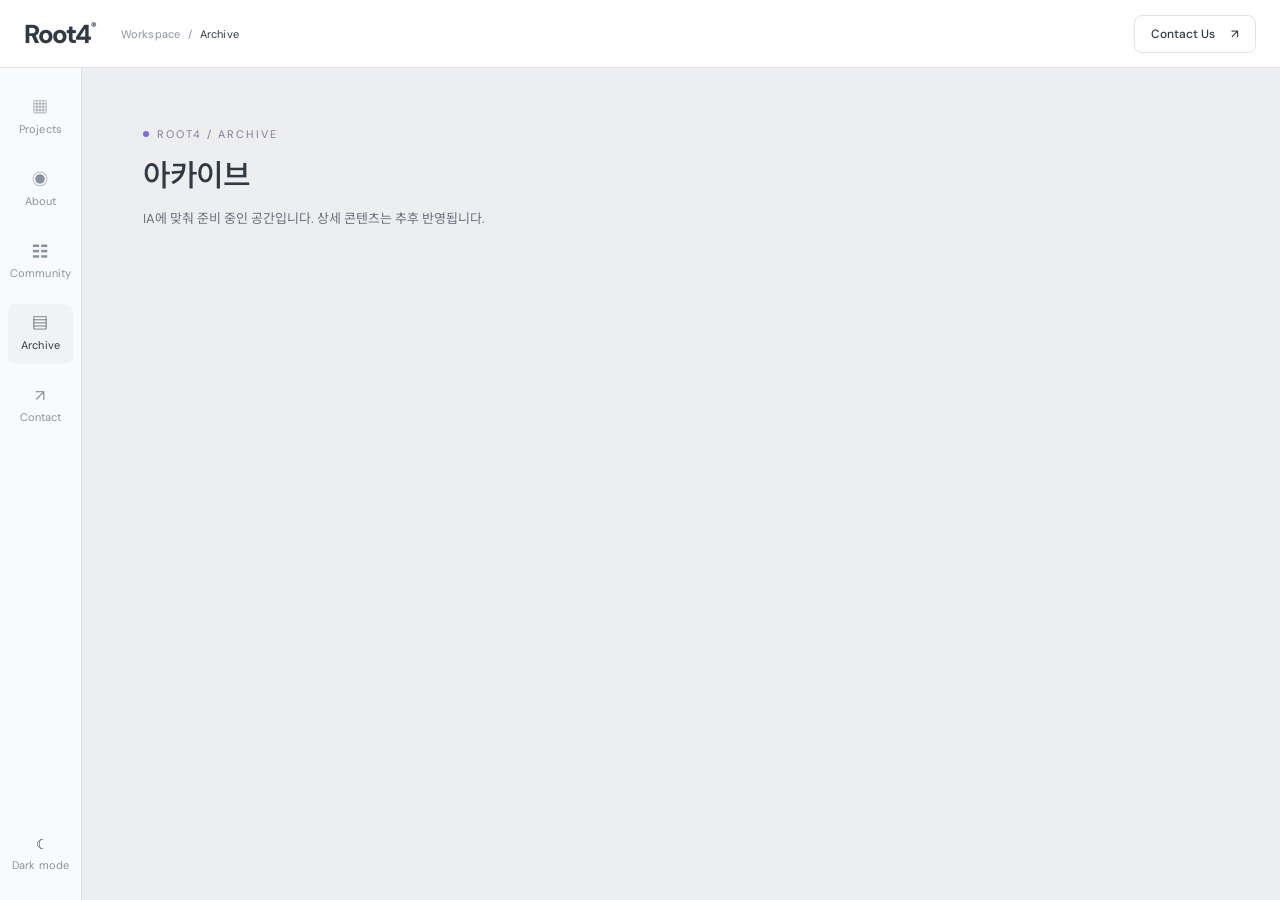
==== archive/index.html @ f878abad "chore: 디자인 하네스와 공통 AppShell, 메뉴 주소표 - DESIGN.md, tokens.css, 컴포넌트 계약 10개, 화면 브리프 5개 - shared/appshel" ====
<!doctype html>
<html lang="ko">
<head>
  <meta charset="utf-8">
  <meta name="viewport" content="width=device-width, initial-scale=1">
  <title>ARCHIVE — ROOT4</title>

  <!-- 공통: 순서와 경로를 바꾸지 않습니다 -->
  <link rel="preconnect" href="https://fonts.googleapis.com">
  <link rel="preconnect" href="https://fonts.gstatic.com" crossorigin>
  <link rel="stylesheet" href="https://fonts.googleapis.com/css2?family=DM+Sans:wght@400;500;600;700&family=Noto+Sans+KR:wght@400;500;600;700;800&display=swap">
  <link rel="stylesheet" href="../tokens.css">
  <link rel="stylesheet" href="../shared/appshell.css">
  <script src="../shared/routes.js"></script>
  <script src="../shared/appshell.js"></script>

  <!-- 이 메뉴 전용: 담당 혜린 -->
  <link rel="stylesheet" href="archive.css">
</head>
<!-- data-menu 값은 shared/routes.js의 id와 같아야 합니다 -->
<body data-menu="archive">
  <!-- 헤더·레일·탭바는 AppShell이 그립니다. 이 <main> 안만 만듭니다. -->
  <main>
    <!-- 화면을 만들기 시작하면 아래 '준비 중' 블록을 지웁니다 (브리프: screens/archive.md) -->
    <section class="r4-coming-soon">
      <p class="r4-eyebrow">ROOT4 / ARCHIVE</p>
      <h1>아카이브</h1>
      <p>IA에 맞춰 준비 중인 공간입니다. 상세 콘텐츠는 추후 반영됩니다.</p>
    </section>
  </main>

  <!-- 이 메뉴 전용 스크립트가 필요하면: <script src="archive.js"></script> -->
</body>
</html>
---- tokens.css ----
/*
 * ROOT4 디자인시스템 토큰
 * 값과 이름의 설명은 DESIGN.md에 있습니다. 이 파일과 DESIGN.md는 항상 같이 고칩니다.
 *
 * 쓰는 법
 *   1. 앱 진입점에서 이 파일을 한 번 가져옵니다.
 *   2. 화면과 컴포넌트에서는 Semantic 토큰(--surface-*, --text-*, --border-* ...)만 씁니다.
 *      --palette-* 는 이 파일 안에서만 참조합니다.
 *   3. 다크 테마는 <html data-theme="dark"> 로 켭니다.
 */

:root {
  /* ───────────── Atomic: palette (화면에서 직접 쓰지 않음) ───────────── */
  --palette-white: #ffffff;
  --palette-gray-25: #f9fafb;
  --palette-gray-50: #f0f2f4;
  --palette-gray-75: #eceeef;
  --palette-gray-150: #dfe3e7;
  --palette-gray-500: #89929c;
  --palette-gray-600: #6b7280; /* 결정: 측정값 #777c87은 대비 4.5:1 미달이라 한 단계 진하게 */
  --palette-gray-900: #303944;

  --palette-slate-950: #272b31;
  --palette-slate-925: #2c3138;
  --palette-slate-900: #343941;
  --palette-slate-850: #373e47;
  --palette-slate-700: #454d58;
  --palette-slate-400: #9ba7b5;
  --palette-slate-200: #c3ccd6; /* 결정: 다크 보조 글자, 측정값 없음 */
  --palette-slate-100: #e1e6ec;

  --palette-purple-50: #f0eaf7;
  --palette-purple-300: #bfadd2;
  --palette-purple-400: #a48ef0; /* 결정: 다크 위 강조 글자, 측정값 없음 */
  --palette-purple-500: #7f65e9;
  --palette-purple-600: #7c64cb;
  --palette-purple-800: #695181;
  --palette-purple-eyebrow: #8b779f;

  --palette-scrim: rgb(19 16 25 / 0.66);

  /* ───────────── Semantic: surface ───────────── */
  --surface-page: var(--palette-gray-75);          /* 캔버스·본문 바탕 */
  --surface-panel: var(--palette-white);           /* 헤더, 패널, 카드, 다이얼로그 */
  --surface-rail: var(--palette-gray-25);          /* 왼쪽 레일 */
  --surface-control: var(--palette-gray-50);       /* 칩, 선택된 레일, 입력칸 바탕 */
  --surface-accent: var(--palette-purple-500);     /* 점, 표시 마크 (글자 올리지 않음) */
  --surface-action-primary: var(--palette-purple-600); /* 주 버튼 (흰 글자) */
  --surface-accent-subtle: var(--palette-purple-50);   /* 선택된 칩, 강조 배경 */
  --surface-scrim: var(--palette-scrim);           /* 다이얼로그 뒤 */

  /* ───────────── Semantic: border ───────────── */
  --border-default: var(--palette-gray-150);
  --border-accent: var(--palette-purple-300);      /* 선택된 칩 테두리 */
  --border-focus: var(--palette-purple-500);

  /* ───────────── Semantic: text ───────────── */
  --text-primary: var(--palette-gray-900);         /* 제목, 본문 */
  --text-secondary: var(--palette-gray-600);       /* 설명 문단 */
  --text-tertiary: var(--palette-gray-500);        /* 시간, 개수, 보조 라벨 (14px 이상이거나 읽지 않아도 되는 정보만) */
  --text-accent: var(--palette-purple-800);        /* 선택 상태 글자 */
  --text-eyebrow: var(--palette-purple-eyebrow);   /* 아이브로우 */
  --text-inverse: var(--palette-white);            /* 주 버튼 위 글자 */

  /* ───────────── Typography ───────────── */
  --font-sans: "DM Sans", "Noto Sans KR", sans-serif;
  --font-logo-weight: 800;

  --type-display-lg-size: 50px;  --type-display-lg-weight: 500; --type-display-lg-line: 1.35; --type-display-lg-tracking: -2.5px;
  --type-display-md-size: 40px;  --type-display-md-weight: 500; --type-display-md-line: 1.25; --type-display-md-tracking: -2px;
  --type-heading-lg-size: 30px;  --type-heading-lg-weight: 500; --type-heading-lg-line: 1.3;  --type-heading-lg-tracking: -1.5px;
  --type-heading-md-size: 16px;  --type-heading-md-weight: 500; --type-heading-md-line: 1.4;  --type-heading-md-tracking: 0;
  --type-heading-sm-size: 14px;  --type-heading-sm-weight: 500; --type-heading-sm-line: 1.4;  --type-heading-sm-tracking: 0;
  --type-body-lg-size: 14px;     --type-body-lg-weight: 400;    --type-body-lg-line: 1.95;    --type-body-lg-tracking: -0.35px;
  --type-body-md-size: 13px;     --type-body-md-weight: 400;    --type-body-md-line: 1.85;    --type-body-md-tracking: 0;
  --type-body-sm-size: 12px;     --type-body-sm-weight: 400;    --type-body-sm-line: 1.9;     --type-body-sm-tracking: 0;
  --type-label-md-size: 12px;    --type-label-md-weight: 500;   --type-label-md-line: 1.3;    --type-label-md-tracking: 0;
  --type-label-sm-size: 11px;    --type-label-sm-weight: 400;   --type-label-sm-line: 1.3;    --type-label-sm-tracking: 0.1px;
  --type-eyebrow-size: 11px;     --type-eyebrow-weight: 400;    --type-eyebrow-line: 1.3;     --type-eyebrow-tracking: 2px;

  /* ───────────── Spacing (4 배수) ───────────── */
  --space-4: 4px;
  --space-8: 8px;
  --space-12: 12px;
  --space-16: 16px;
  --space-20: 20px;
  --space-24: 24px;
  --space-32: 32px;
  --space-40: 40px;
  --space-56: 56px;

  /* ───────────── Layout ───────────── */
  --layout-header-h: 68px;
  --layout-header-h-mobile: 56px;
  --layout-rail-w: 82px;
  --layout-tabbar-h: 62px;
  --layout-panel-w: 316px;
  --layout-content-max: 1140px;
  --touch-min: 40px;

  /* ───────────── Radius ───────────── */
  --radius-chip: 6px;      /* 칩, 필터, 아이콘 버튼 */
  --radius-control: 8px;   /* 버튼, 레일 아이템, 입력칸, 탭 */
  --radius-card: 12px;     /* 카드, 컴포저 */
  --radius-dialog: 16px;   /* 다이얼로그, 큰 패널 */
  --radius-pill: 999px;    /* 줌 컨트롤, 힌트, 멤버 칩 */
  --radius-round: 50%;     /* 아바타, 닫기 버튼, 점 */

  /* ───────────── Elevation ───────────── */
  --shadow-sm: 0 2px 8px 0 rgb(40 49 61 / 0.07);    /* 떠 있는 작은 컨트롤 */
  --shadow-card: 0 3px 9px 0 rgb(34 50 72 / 0.07);  /* 보드 카드 */
  --shadow-md: 0 5px 18px 0 rgb(40 49 61 / 0.07);   /* 컴포저, 떠 있는 입력 */
  --shadow-lg: 0 10px 55px 0 rgb(52 66 93 / 0.10);  /* 큰 떠 있는 패널 */
  --shadow-dialog: 0 30px 100px 0 rgb(0 0 0 / 0.27);
  --blur-scrim: 10px;

  /* ───────────── Motion ───────────── */
  --motion-fast: 0.2s;   /* 배경색, 글자색 */
  --motion-base: 0.3s;   /* 투명도 */
  --motion-slow: 0.4s;   /* 이동, 그림자 */
  --ease-out: cubic-bezier(0.2, 0.8, 0.2, 1);

  /* ───────────── Focus ───────────── */
  --focus-ring-width: 2px;
  --focus-ring-offset: 2px;
}

/* ───────────── Dark theme: Semantic만 바꿉니다 ───────────── */
:root[data-theme="dark"] {
  --surface-page: var(--palette-slate-950);
  --surface-panel: var(--palette-slate-900);
  --surface-rail: var(--palette-slate-925);
  --surface-control: var(--palette-slate-850);
  --surface-accent: var(--palette-purple-500);
  --surface-action-primary: var(--palette-purple-600);
  --surface-accent-subtle: rgb(127 101 233 / 0.18);

  --border-default: var(--palette-slate-700);
  --border-accent: rgb(164 142 240 / 0.5);
  --border-focus: var(--palette-purple-400);

  --text-primary: var(--palette-slate-100);
  --text-secondary: var(--palette-slate-200);
  --text-tertiary: var(--palette-slate-400);
  --text-accent: var(--palette-purple-400);
  --text-eyebrow: var(--palette-purple-400);
  --text-inverse: var(--palette-white);

  --shadow-sm: 0 2px 8px 0 rgb(0 0 0 / 0.2);
  --shadow-card: 0 3px 9px 0 rgb(0 0 0 / 0.2);
  --shadow-md: 0 5px 18px 0 rgb(0 0 0 / 0.2);
  --shadow-lg: 0 10px 55px 0 rgb(0 0 0 / 0.3);
}

@media (prefers-reduced-motion: reduce) {
  :root {
    --motion-fast: 0s;
    --motion-base: 0s;
    --motion-slow: 0s;
  }
}
---- shared/appshell.css ----
/*
 * ROOT4 AppShell 스타일 — 계약: components/AppShell.md
 * tokens.css 다음에 불러옵니다. 화면에서 .r4-* 클래스를 덮어쓰지 않습니다.
 */

/* ── 바탕 ── */
*, *::before, *::after { box-sizing: border-box; }

html { background: var(--surface-page); }

body.r4-shell {
  margin: 0;
  min-height: 100vh;
  font-family: var(--font-sans);
  color: var(--text-primary);
  background: var(--surface-page);
  -webkit-font-smoothing: antialiased;
}

/* :where()로 감싸 우선순위를 0으로 둡니다. 컴포넌트 스타일이 항상 이깁니다. */
:where(body.r4-shell) a { color: inherit; text-decoration: none; }
:where(body.r4-shell) button { font: inherit; color: inherit; cursor: pointer; }

body.r4-shell :focus-visible {
  outline: var(--focus-ring-width) solid var(--border-focus);
  outline-offset: var(--focus-ring-offset);
}

/* ── 본문 자리 ── */
.r4-main {
  display: block;
  min-height: calc(100vh - var(--layout-header-h));
  margin-left: var(--layout-rail-w);
}

/* ── 본문으로 건너뛰기 ── */
.r4-skip {
  position: fixed;
  top: var(--space-8);
  left: var(--space-8);
  z-index: 100;
  padding: var(--space-8) var(--space-12);
  border-radius: var(--radius-control);
  background: var(--surface-panel);
  box-shadow: var(--shadow-md);
  font-size: var(--type-label-md-size);
  transform: translateY(-200%);
}
.r4-skip:focus { transform: none; }

/* ── Header ── */
.r4-header {
  position: sticky;
  top: 0;
  z-index: 20;
  display: flex;
  align-items: center;
  gap: var(--space-24);
  height: var(--layout-header-h);
  padding: 0 var(--space-24);
  background: var(--surface-panel);
  border-bottom: 1px solid var(--border-default);
}

.r4-logo {
  flex: none;
  font-size: 26px;
  font-weight: var(--font-logo-weight);
  letter-spacing: -1.4px;
  line-height: 1;
}
.r4-logo sup {
  font-size: var(--type-label-sm-size);
  letter-spacing: 0;
  vertical-align: top;
}

.r4-crumb {
  display: flex;
  gap: var(--space-8);
  margin: 0;
  font-size: var(--type-label-sm-size);
  letter-spacing: var(--type-label-sm-tracking);
}
.r4-crumb-root,
.r4-crumb-sep { color: var(--text-tertiary); }

.r4-header-actions {
  display: flex;
  align-items: center;
  gap: var(--space-8);
  margin-left: auto;
}

.r4-contact {
  display: inline-flex;
  align-items: center;
  gap: var(--space-16);
  height: 38px;
  padding: 0 var(--space-16);
  border: 1px solid var(--border-default);
  border-radius: var(--radius-control);
  font-size: var(--type-label-md-size);
  font-weight: var(--type-label-md-weight);
  transition: background var(--motion-fast), color var(--motion-fast);
}
.r4-contact:hover { background: var(--surface-control); }

/* ── Rail ── */
.r4-rail {
  position: fixed;
  top: var(--layout-header-h);
  bottom: 0;
  left: 0;
  z-index: 15;
  display: flex;
  flex-direction: column;
  justify-content: space-between;
  width: var(--layout-rail-w);
  padding: var(--space-20) var(--space-8) var(--space-16);
  background: var(--surface-rail);
  border-right: 1px solid var(--border-default);
}

.r4-rail-list {
  display: flex;
  flex-direction: column;
  gap: var(--space-12);
  margin: 0;
  padding: 0;
  list-style: none;
}

.r4-rail-item,
.r4-theme {
  display: flex;
  flex-direction: column;
  align-items: center;
  justify-content: center;
  gap: 6px;
  width: 100%;
  min-height: 60px;
  padding: 6px 1px;
  border: 0;
  border-radius: var(--radius-control);
  background: transparent;
  color: var(--text-tertiary);
  font-size: var(--type-label-sm-size);
  letter-spacing: var(--type-label-sm-tracking);
  transition: background var(--motion-fast), color var(--motion-fast);
}
.r4-rail-item .r4-icon,
.r4-theme .r4-icon { font-size: 16px; line-height: 1; }

.r4-rail-item:hover,
.r4-theme:hover,
.r4-rail-item.is-active {
  background: var(--surface-control);
  color: var(--text-primary);
}

.r4-theme--header { display: none; }

/* ── '준비 중' 화면 (아직 만들지 않은 메뉴) ── */
.r4-coming-soon {
  max-width: var(--layout-content-max);
  margin: 0 auto;
  padding: var(--space-56) var(--space-32);
}
.r4-coming-soon .r4-eyebrow {
  display: flex;
  align-items: center;
  gap: var(--space-8);
  margin: 0 0 var(--space-12);
  color: var(--text-eyebrow);
  font-size: var(--type-eyebrow-size);
  letter-spacing: var(--type-eyebrow-tracking);
  text-transform: uppercase;
}
.r4-coming-soon .r4-eyebrow::before {
  content: "";
  width: 6px;
  height: 6px;
  border-radius: var(--radius-round);
  background: var(--surface-accent);
}
.r4-coming-soon h1 {
  margin: 0 0 var(--space-12);
  font-size: var(--type-heading-lg-size);
  font-weight: var(--type-heading-lg-weight);
  line-height: var(--type-heading-lg-line);
  letter-spacing: var(--type-heading-lg-tracking);
}
.r4-coming-soon p {
  margin: 0;
  max-width: 420px;
  color: var(--text-secondary);
  font-size: var(--type-body-md-size);
  line-height: var(--type-body-md-line);
}

/* ── 모바일 ≤760: 헤더 56 고정, 레일 → 하단 탭바 ── */
@media (max-width: 760px) {
  .r4-header {
    position: fixed;
    left: 0;
    right: 0;
    height: var(--layout-header-h-mobile);
    padding: 0 var(--space-16);
    gap: var(--space-12);
  }
  .r4-crumb-root,
  .r4-crumb-sep,
  .r4-contact { display: none; }

  .r4-theme--header {
    display: flex;
    width: var(--touch-min);
    min-height: var(--touch-min);
    padding: 0;
  }
  .r4-theme--header .r4-label { display: none; }

  .r4-rail {
    top: auto;
    right: 0;
    width: auto;
    height: var(--layout-tabbar-h);
    padding: 6px var(--space-8);
    background: var(--surface-panel);
    border-right: 0;
    border-top: 1px solid var(--border-default);
  }
  .r4-rail-list {
    flex-direction: row;
    gap: 0;
    height: 100%;
  }
  .r4-rail-list li { flex: 1; }
  .r4-rail-item {
    min-height: 48px;
    height: 100%;
    padding: 3px 0;
    gap: 4px;
  }
  .r4-theme--rail { display: none; }

  .r4-main {
    margin-left: 0;
    min-height: 100vh;
    padding-top: var(--layout-header-h-mobile);
    padding-bottom: calc(var(--layout-tabbar-h) + var(--space-24));
  }
  .r4-coming-soon { padding: var(--space-40) var(--space-16); }
}
---- archive/archive.css ----
/*
 * ARCHIVE 화면 전용 스타일 — 담당 혜린
 * 브리프: ../screens/archive.md
 *
 * - 값은 tokens.css의 Semantic 변수만 씁니다 (var(--surface-panel) 등).
 * - .r4-* 클래스(AppShell)를 덮어쓰지 않습니다.
 * - 클래스 이름은 'archive-' 로 시작합니다 (예: .archive-list). 다른 메뉴와 겹치지 않게 하기 위해서입니다.
 */
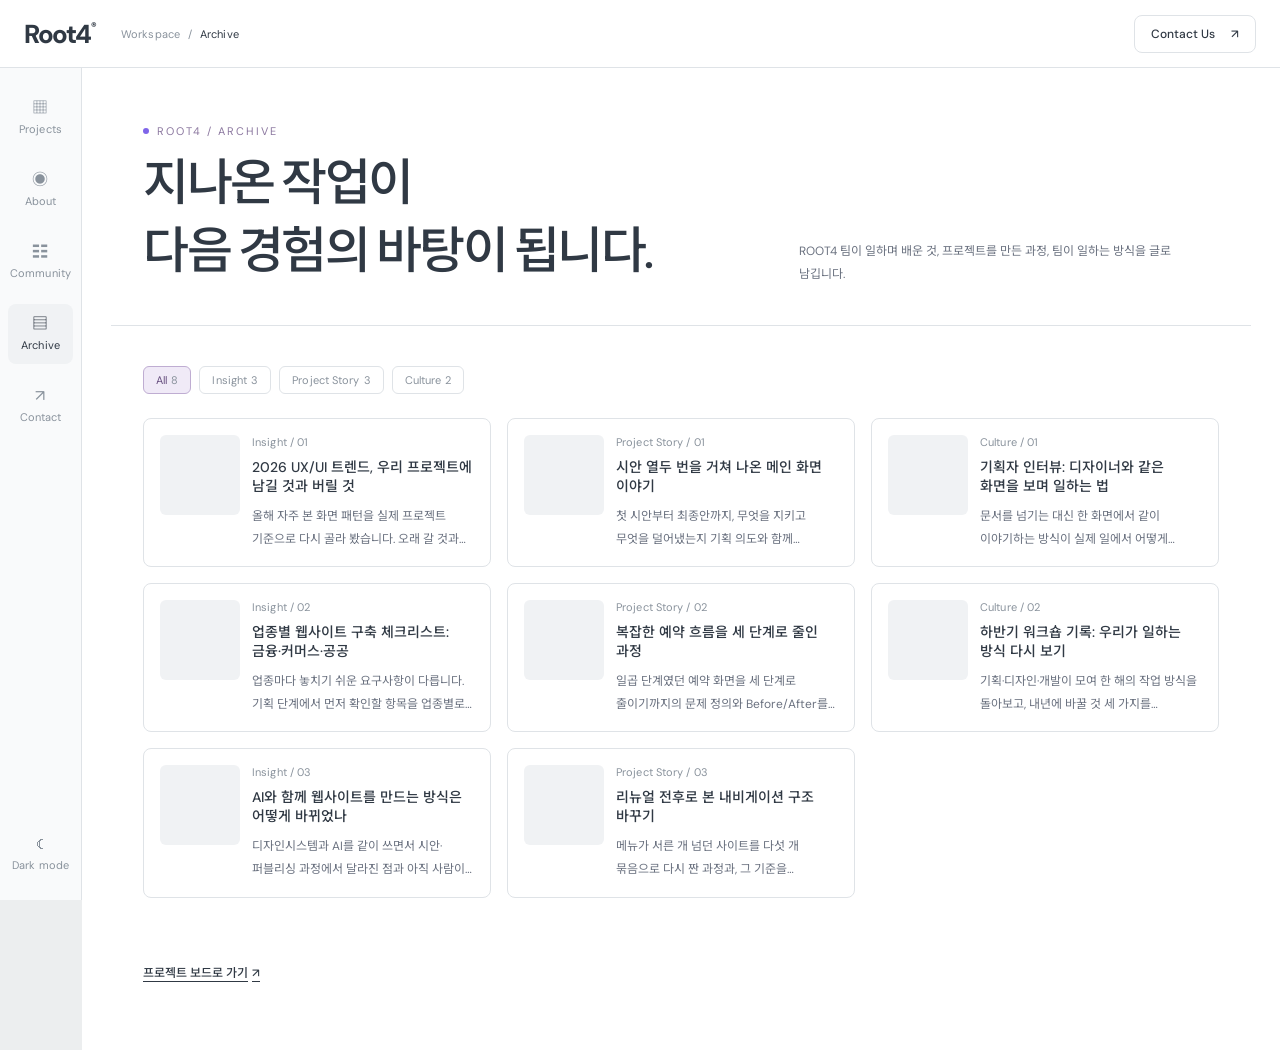
==== commit 81d3df78: "feat(archive): 포스팅 메뉴 목록 화면 추가 - 브리프를 포스팅 메뉴 기준으로 변경 (Insight / Project Story / Culture) - PageHead " ====
--- a/archive/index.html
+++ b/archive/index.html
@@ -21,14 +21,110 @@
 <body data-menu="archive">
   <!-- 헤더·레일·탭바는 AppShell이 그립니다. 이 <main> 안만 만듭니다. -->
   <main>
-    <!-- 화면을 만들기 시작하면 아래 '준비 중' 블록을 지웁니다 (브리프: screens/archive.md) -->
-    <section class="r4-coming-soon">
-      <p class="r4-eyebrow">ROOT4 / ARCHIVE</p>
-      <h1>아카이브</h1>
-      <p>IA에 맞춰 준비 중인 공간입니다. 상세 콘텐츠는 추후 반영됩니다.</p>
-    </section>
+    <div class="archive">
+
+      <!-- 1. 머리: PageHead hero -->
+      <header class="archive-head">
+        <p class="archive-eyebrow">ROOT4 / ARCHIVE</p>
+        <h1 class="archive-title">지나온 작업이<br>다음 경험의 바탕이 됩니다.</h1>
+        <p class="archive-desc">ROOT4 팀이 일하며 배운 것, 프로젝트를 만든 과정, 팀이 일하는 방식을 글로 남깁니다.</p>
+      </header>
+
+      <!-- 2–3. 카테고리 + 글 목록 -->
+      <section class="archive-posts" aria-labelledby="archive-posts-title">
+        <h2 id="archive-posts-title" class="archive-sr-only">글 목록</h2>
+
+        <!-- Chip filter: 첫 칩 All이 처음 선택. 개수는 archive.js가 채웁니다 -->
+        <div class="archive-filters" role="group" aria-label="카테고리로 걸러 보기">
+          <button type="button" class="archive-chip" data-filter="all" aria-pressed="true">All <span class="archive-chip-count"></span></button>
+          <button type="button" class="archive-chip" data-filter="insight" aria-pressed="false">Insight <span class="archive-chip-count"></span></button>
+          <button type="button" class="archive-chip" data-filter="project-story" aria-pressed="false">Project Story <span class="archive-chip-count"></span></button>
+          <button type="button" class="archive-chip" data-filter="culture" aria-pressed="false">Culture <span class="archive-chip-count"></span></button>
+        </div>
+
+        <!-- Card list. 지금은 예시 글입니다. 실제 글이 생기면 이 목록만 바꿉니다 (브리프 6번) -->
+        <ul class="archive-list">
+          <li class="archive-card" data-category="insight">
+            <div class="archive-thumb" aria-hidden="true"></div>
+            <div class="archive-card-body">
+              <p class="archive-card-meta">Insight / 01</p>
+              <h3 class="archive-card-title">2026 UX/UI 트렌드, 우리 프로젝트에 남길 것과 버릴 것</h3>
+              <p class="archive-card-desc">올해 자주 본 화면 패턴을 실제 프로젝트 기준으로 다시 골라 봤습니다. 오래 갈 것과 금방 지나갈 것을 나눠 정리합니다.</p>
+            </div>
+          </li>
+          <li class="archive-card" data-category="project-story">
+            <div class="archive-thumb" aria-hidden="true"></div>
+            <div class="archive-card-body">
+              <p class="archive-card-meta">Project Story / 01</p>
+              <h3 class="archive-card-title">시안 열두 번을 거쳐 나온 메인 화면 이야기</h3>
+              <p class="archive-card-desc">첫 시안부터 최종안까지, 무엇을 지키고 무엇을 덜어냈는지 기획 의도와 함께 돌아봅니다.</p>
+            </div>
+          </li>
+          <li class="archive-card" data-category="culture">
+            <div class="archive-thumb" aria-hidden="true"></div>
+            <div class="archive-card-body">
+              <p class="archive-card-meta">Culture / 01</p>
+              <h3 class="archive-card-title">기획자 인터뷰: 디자이너와 같은 화면을 보며 일하는 법</h3>
+              <p class="archive-card-desc">문서를 넘기는 대신 한 화면에서 같이 이야기하는 방식이 실제 일에서 어떻게 달라졌는지 들어 봤습니다.</p>
+            </div>
+          </li>
+          <li class="archive-card" data-category="insight">
+            <div class="archive-thumb" aria-hidden="true"></div>
+            <div class="archive-card-body">
+              <p class="archive-card-meta">Insight / 02</p>
+              <h3 class="archive-card-title">업종별 웹사이트 구축 체크리스트: 금융·커머스·공공</h3>
+              <p class="archive-card-desc">업종마다 놓치기 쉬운 요구사항이 다릅니다. 기획 단계에서 먼저 확인할 항목을 업종별로 모았습니다.</p>
+            </div>
+          </li>
+          <li class="archive-card" data-category="project-story">
+            <div class="archive-thumb" aria-hidden="true"></div>
+            <div class="archive-card-body">
+              <p class="archive-card-meta">Project Story / 02</p>
+              <h3 class="archive-card-title">복잡한 예약 흐름을 세 단계로 줄인 과정</h3>
+              <p class="archive-card-desc">일곱 단계였던 예약 화면을 세 단계로 줄이기까지의 문제 정의와 Before/After를 정리했습니다.</p>
+            </div>
+          </li>
+          <li class="archive-card" data-category="culture">
+            <div class="archive-thumb" aria-hidden="true"></div>
+            <div class="archive-card-body">
+              <p class="archive-card-meta">Culture / 02</p>
+              <h3 class="archive-card-title">하반기 워크숍 기록: 우리가 일하는 방식 다시 보기</h3>
+              <p class="archive-card-desc">기획·디자인·개발이 모여 한 해의 작업 방식을 돌아보고, 내년에 바꿀 것 세 가지를 정했습니다.</p>
+            </div>
+          </li>
+          <li class="archive-card" data-category="insight">
+            <div class="archive-thumb" aria-hidden="true"></div>
+            <div class="archive-card-body">
+              <p class="archive-card-meta">Insight / 03</p>
+              <h3 class="archive-card-title">AI와 함께 웹사이트를 만드는 방식은 어떻게 바뀌었나</h3>
+              <p class="archive-card-desc">디자인시스템과 AI를 같이 쓰면서 시안·퍼블리싱 과정에서 달라진 점과 아직 사람이 해야 하는 일을 나눠 봅니다.</p>
+            </div>
+          </li>
+          <li class="archive-card" data-category="project-story">
+            <div class="archive-thumb" aria-hidden="true"></div>
+            <div class="archive-card-body">
+              <p class="archive-card-meta">Project Story / 03</p>
+              <h3 class="archive-card-title">리뉴얼 전후로 본 내비게이션 구조 바꾸기</h3>
+              <p class="archive-card-desc">메뉴가 서른 개 넘던 사이트를 다섯 개 묶음으로 다시 짠 과정과, 그 기준을 정리했습니다.</p>
+            </div>
+          </li>
+        </ul>
+
+        <!-- 빈 상태 (브리프 8번) -->
+        <div class="archive-empty" hidden>
+          <p class="archive-empty-text">이 분류에는 아직 글이 없습니다.</p>
+          <button type="button" class="archive-ghost" data-filter-reset>All 보기</button>
+        </div>
+      </section>
+
+      <!-- 4. 끝 -->
+      <footer class="archive-foot">
+        <a class="archive-ghost" data-route="projects">프로젝트 보드로 가기 <span aria-hidden="true">↗</span></a>
+      </footer>
+
+    </div>
   </main>
 
-  <!-- 이 메뉴 전용 스크립트가 필요하면: <script src="archive.js"></script> -->
+  <script src="archive.js"></script>
 </body>
 </html>
--- a/archive/archive.css
+++ b/archive/archive.css
@@ -5,4 +5,275 @@
  * - 값은 tokens.css의 Semantic 변수만 씁니다 (var(--surface-panel) 등).
  * - .r4-* 클래스(AppShell)를 덮어쓰지 않습니다.
  * - 클래스 이름은 'archive-' 로 시작합니다 (예: .archive-list). 다른 메뉴와 겹치지 않게 하기 위해서입니다.
+ *
+ * 토큰에 없는 고유 크기 (CLAUDE.md 3번 예외, 보고함)
+ * - 칩 높이 28px (Chip 계약), 썸네일 80px (브리프 9번), 아이브로우 점 6px (PageHead 계약)
+ * - 칩 누르는 영역을 40으로 넓히는 계산에 28px 사용
+ * - 설명 최대 폭 420px (PageHead 계약 hero)
+ * - .archive-sr-only 의 1px (화면 읽기 전용 숨김 표준 패턴)
  */
+
+/* ── 본문 배치 B: 읽는 페이지 ── */
+.archive {
+  min-height: inherit;
+  background: var(--surface-panel);
+  word-break: keep-all;
+  overflow-wrap: break-word;
+}
+
+.archive-head,
+.archive-posts,
+.archive-foot {
+  max-width: var(--layout-content-max);
+  margin: 0 auto;
+  padding-left: var(--space-32);
+  padding-right: var(--space-32);
+}
+
+/* ── 1. PageHead hero ── */
+.archive-head {
+  padding-top: var(--space-56);
+  padding-bottom: var(--space-40);
+}
+
+.archive-eyebrow {
+  display: flex;
+  align-items: center;
+  gap: var(--space-8);
+  margin: 0 0 var(--space-12);
+  color: var(--text-eyebrow);
+  font-size: var(--type-eyebrow-size);
+  font-weight: var(--type-eyebrow-weight);
+  line-height: var(--type-eyebrow-line);
+  letter-spacing: var(--type-eyebrow-tracking);
+  text-transform: uppercase;
+}
+.archive-eyebrow::before {
+  content: "";
+  width: 6px;
+  height: 6px;
+  border-radius: var(--radius-round);
+  background: var(--surface-accent);
+}
+
+.archive-title {
+  margin: 0 0 var(--space-12);
+  color: var(--text-primary);
+  font-size: var(--type-display-lg-size);
+  font-weight: var(--type-display-lg-weight);
+  line-height: var(--type-display-lg-line);
+  letter-spacing: var(--type-display-lg-tracking);
+}
+
+.archive-desc {
+  max-width: 420px;
+  margin: 0;
+  color: var(--text-secondary);
+  font-size: var(--type-body-sm-size);
+  line-height: var(--type-body-sm-line);
+}
+
+/* 데스크톱: 제목 왼쪽 / 설명 오른쪽 */
+@media (min-width: 1051px) {
+  .archive-head {
+    display: grid;
+    grid-template-columns: 1fr auto;
+    grid-template-areas:
+      "eyebrow eyebrow"
+      "title   desc";
+    align-items: end;
+    column-gap: var(--space-40);
+  }
+  .archive-eyebrow { grid-area: eyebrow; }
+  .archive-title { grid-area: title; margin-bottom: 0; }
+  .archive-desc { grid-area: desc; }
+}
+
+/* ── 2–3. 카테고리 + 글 목록 ── */
+.archive-posts {
+  padding-top: var(--space-40);
+  border-top: 1px solid var(--border-default);
+}
+
+.archive-sr-only {
+  position: absolute;
+  width: 1px;
+  height: 1px;
+  margin: -1px;
+  overflow: hidden;
+  clip: rect(0 0 0 0);
+  white-space: nowrap;
+}
+
+/* Chip filter */
+.archive-filters {
+  display: flex;
+  flex-wrap: wrap;
+  gap: var(--space-8);
+  margin-bottom: var(--space-24);
+}
+
+.archive-chip {
+  position: relative;
+  display: inline-flex;
+  align-items: center;
+  gap: var(--space-4);
+  height: 28px;
+  padding: 0 var(--space-12);
+  border: 1px solid var(--border-default);
+  border-radius: var(--radius-chip);
+  background: var(--surface-panel);
+  color: var(--text-tertiary);
+  font-size: var(--type-label-sm-size);
+  font-weight: var(--type-label-sm-weight);
+  line-height: var(--type-label-sm-line);
+  letter-spacing: var(--type-label-sm-tracking);
+  white-space: nowrap;
+  transition: background var(--motion-fast), color var(--motion-fast), border-color var(--motion-fast);
+}
+/* 보이는 높이는 28, 누르는 영역은 40 이상 */
+.archive-chip::after {
+  content: "";
+  position: absolute;
+  left: 0;
+  right: 0;
+  top: calc((var(--touch-min) - 28px) / -2);
+  bottom: calc((var(--touch-min) - 28px) / -2);
+}
+.archive-chip:hover {
+  background: var(--surface-control);
+  color: var(--text-primary);
+}
+.archive-chip[aria-pressed="true"] {
+  background: var(--surface-accent-subtle);
+  border-color: var(--border-accent);
+  color: var(--text-accent);
+}
+.archive-chip-count { color: var(--text-tertiary); }
+
+/* Card list */
+.archive-list {
+  display: grid;
+  grid-template-columns: repeat(3, minmax(0, 1fr));
+  gap: var(--space-16);
+  margin: 0;
+  padding: 0;
+  list-style: none;
+}
+
+.archive-card {
+  display: flex;
+  align-items: flex-start;
+  gap: var(--space-12);
+  padding: var(--space-16);
+  border: 1px solid var(--border-default);
+  border-radius: var(--radius-control);
+  background: var(--surface-panel);
+}
+.archive-card[hidden] { display: none; }
+
+.archive-thumb {
+  flex: none;
+  width: 80px;
+  height: 80px;
+  border-radius: var(--radius-chip);
+  background: var(--surface-control);
+}
+
+.archive-card-body {
+  display: flex;
+  flex-direction: column;
+  gap: var(--space-8);
+  min-width: 0;
+}
+
+.archive-card-meta {
+  margin: 0;
+  color: var(--text-tertiary);
+  font-size: var(--type-label-sm-size);
+  line-height: var(--type-label-sm-line);
+  letter-spacing: var(--type-label-sm-tracking);
+}
+
+.archive-card-title {
+  margin: 0;
+  color: var(--text-primary);
+  font-size: var(--type-heading-sm-size);
+  font-weight: var(--type-heading-sm-weight);
+  line-height: var(--type-heading-sm-line);
+}
+
+.archive-card-desc {
+  display: -webkit-box;
+  margin: 0;
+  overflow: hidden;
+  color: var(--text-secondary);
+  font-size: var(--type-body-sm-size);
+  line-height: var(--type-body-sm-line);
+  -webkit-box-orient: vertical;
+  -webkit-line-clamp: 2;
+  line-clamp: 2;
+}
+
+/* 빈 상태 */
+.archive-empty {
+  display: flex;
+  flex-direction: column;
+  align-items: flex-start;
+  gap: var(--space-12);
+  padding: var(--space-40) 0;
+}
+.archive-empty[hidden] { display: none; }
+.archive-empty-text {
+  margin: 0;
+  color: var(--text-secondary);
+  font-size: var(--type-body-md-size);
+  line-height: var(--type-body-md-line);
+}
+
+/* ── 4. 끝: Button ghost ── */
+.archive-foot {
+  padding-top: var(--space-56);
+  padding-bottom: var(--space-56);
+}
+
+.archive-ghost {
+  display: inline-flex;
+  align-items: center;
+  gap: var(--space-4);
+  min-height: var(--touch-min);
+  padding: 0;
+  border: 0;
+  background: none;
+  color: var(--text-primary);
+  font-size: var(--type-label-md-size);
+  font-weight: var(--type-label-md-weight);
+  line-height: var(--type-label-md-line);
+  text-decoration: underline;
+  text-decoration-thickness: 1px;
+  text-underline-offset: var(--space-4);
+  cursor: pointer;
+  transition: color var(--motion-fast);
+}
+.archive-ghost:hover { color: var(--text-accent); }
+
+/* ── 태블릿 761–1050: 2열 ── */
+@media (max-width: 1050px) {
+  .archive-list { grid-template-columns: repeat(2, minmax(0, 1fr)); }
+}
+
+/* ── 모바일 ≤760: 1열, 좌우 16 ── */
+@media (max-width: 760px) {
+  .archive-head,
+  .archive-posts,
+  .archive-foot {
+    padding-left: var(--space-16);
+    padding-right: var(--space-16);
+  }
+  .archive-head { padding-top: var(--space-40); }
+  .archive-list {
+    grid-template-columns: 1fr;
+    gap: var(--space-12);
+  }
+  .archive-foot { padding-bottom: var(--space-24); }
+}
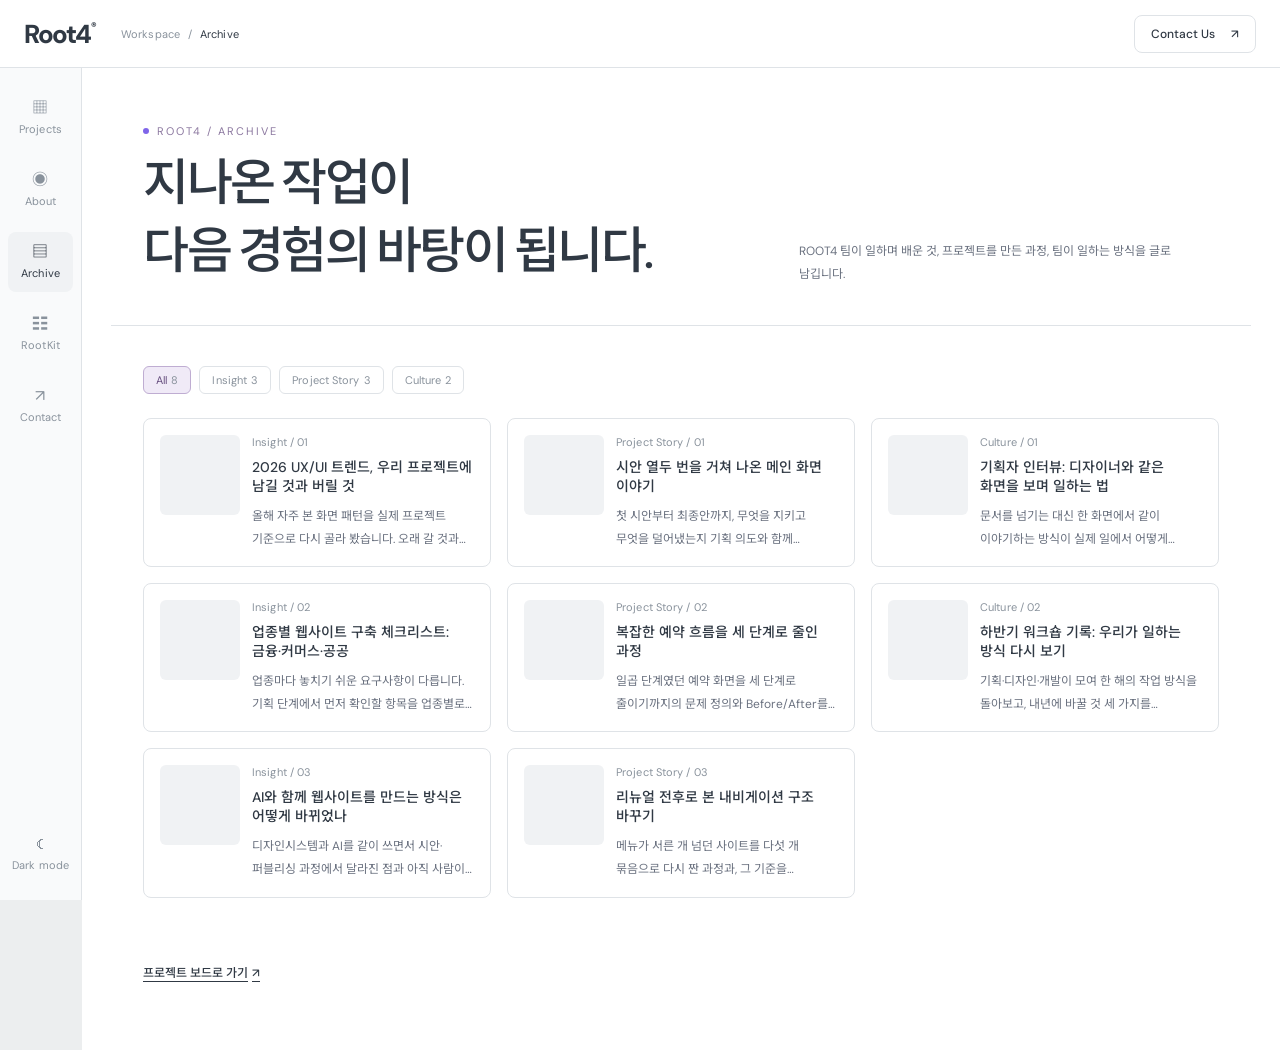
==== commit 25403c66: "projects·archive: 메인 보드에 RootKit 썸네일과 Archive 최근 글 카드, Archive 글 상세(임시) - 보드 프로젝트 사이에 RootKit 키트 미리보" ====
--- a/archive/index.html
+++ b/archive/index.html
@@ -42,69 +42,70 @@
           <button type="button" class="archive-chip" data-filter="culture" aria-pressed="false">Culture <span class="archive-chip-count"></span></button>
         </div>
 
-        <!-- Card list. 지금은 예시 글입니다. 실제 글이 생기면 이 목록만 바꿉니다 (브리프 6번) -->
+        <!-- Card list. 지금은 예시 글입니다. 실제 글이 생기면 이 목록만 바꿉니다 (브리프 6번)
+             id = 카테고리-번호. 글 상세(post/?id=…)와 메인 보드의 Archive 카드가 이 목록을 읽습니다 (2026-11-26 리드 추가) -->
         <ul class="archive-list">
-          <li class="archive-card" data-category="insight">
+          <li class="archive-card" data-category="insight" id="insight-01">
             <div class="archive-thumb" aria-hidden="true"></div>
             <div class="archive-card-body">
               <p class="archive-card-meta">Insight / 01</p>
-              <h3 class="archive-card-title">2026 UX/UI 트렌드, 우리 프로젝트에 남길 것과 버릴 것</h3>
+              <h3 class="archive-card-title"><a class="archive-card-link" href="post/?id=insight-01">2026 UX/UI 트렌드, 우리 프로젝트에 남길 것과 버릴 것</a></h3>
               <p class="archive-card-desc">올해 자주 본 화면 패턴을 실제 프로젝트 기준으로 다시 골라 봤습니다. 오래 갈 것과 금방 지나갈 것을 나눠 정리합니다.</p>
             </div>
           </li>
-          <li class="archive-card" data-category="project-story">
+          <li class="archive-card" data-category="project-story" id="project-story-01">
             <div class="archive-thumb" aria-hidden="true"></div>
             <div class="archive-card-body">
               <p class="archive-card-meta">Project Story / 01</p>
-              <h3 class="archive-card-title">시안 열두 번을 거쳐 나온 메인 화면 이야기</h3>
+              <h3 class="archive-card-title"><a class="archive-card-link" href="post/?id=project-story-01">시안 열두 번을 거쳐 나온 메인 화면 이야기</a></h3>
               <p class="archive-card-desc">첫 시안부터 최종안까지, 무엇을 지키고 무엇을 덜어냈는지 기획 의도와 함께 돌아봅니다.</p>
             </div>
           </li>
-          <li class="archive-card" data-category="culture">
+          <li class="archive-card" data-category="culture" id="culture-01">
             <div class="archive-thumb" aria-hidden="true"></div>
             <div class="archive-card-body">
               <p class="archive-card-meta">Culture / 01</p>
-              <h3 class="archive-card-title">기획자 인터뷰: 디자이너와 같은 화면을 보며 일하는 법</h3>
+              <h3 class="archive-card-title"><a class="archive-card-link" href="post/?id=culture-01">기획자 인터뷰: 디자이너와 같은 화면을 보며 일하는 법</a></h3>
               <p class="archive-card-desc">문서를 넘기는 대신 한 화면에서 같이 이야기하는 방식이 실제 일에서 어떻게 달라졌는지 들어 봤습니다.</p>
             </div>
           </li>
-          <li class="archive-card" data-category="insight">
+          <li class="archive-card" data-category="insight" id="insight-02">
             <div class="archive-thumb" aria-hidden="true"></div>
             <div class="archive-card-body">
               <p class="archive-card-meta">Insight / 02</p>
-              <h3 class="archive-card-title">업종별 웹사이트 구축 체크리스트: 금융·커머스·공공</h3>
+              <h3 class="archive-card-title"><a class="archive-card-link" href="post/?id=insight-02">업종별 웹사이트 구축 체크리스트: 금융·커머스·공공</a></h3>
               <p class="archive-card-desc">업종마다 놓치기 쉬운 요구사항이 다릅니다. 기획 단계에서 먼저 확인할 항목을 업종별로 모았습니다.</p>
             </div>
           </li>
-          <li class="archive-card" data-category="project-story">
+          <li class="archive-card" data-category="project-story" id="project-story-02">
             <div class="archive-thumb" aria-hidden="true"></div>
             <div class="archive-card-body">
               <p class="archive-card-meta">Project Story / 02</p>
-              <h3 class="archive-card-title">복잡한 예약 흐름을 세 단계로 줄인 과정</h3>
+              <h3 class="archive-card-title"><a class="archive-card-link" href="post/?id=project-story-02">복잡한 예약 흐름을 세 단계로 줄인 과정</a></h3>
               <p class="archive-card-desc">일곱 단계였던 예약 화면을 세 단계로 줄이기까지의 문제 정의와 Before/After를 정리했습니다.</p>
             </div>
           </li>
-          <li class="archive-card" data-category="culture">
+          <li class="archive-card" data-category="culture" id="culture-02">
             <div class="archive-thumb" aria-hidden="true"></div>
             <div class="archive-card-body">
               <p class="archive-card-meta">Culture / 02</p>
-              <h3 class="archive-card-title">하반기 워크숍 기록: 우리가 일하는 방식 다시 보기</h3>
+              <h3 class="archive-card-title"><a class="archive-card-link" href="post/?id=culture-02">하반기 워크숍 기록: 우리가 일하는 방식 다시 보기</a></h3>
               <p class="archive-card-desc">기획·디자인·개발이 모여 한 해의 작업 방식을 돌아보고, 내년에 바꿀 것 세 가지를 정했습니다.</p>
             </div>
           </li>
-          <li class="archive-card" data-category="insight">
+          <li class="archive-card" data-category="insight" id="insight-03">
             <div class="archive-thumb" aria-hidden="true"></div>
             <div class="archive-card-body">
               <p class="archive-card-meta">Insight / 03</p>
-              <h3 class="archive-card-title">AI와 함께 웹사이트를 만드는 방식은 어떻게 바뀌었나</h3>
+              <h3 class="archive-card-title"><a class="archive-card-link" href="post/?id=insight-03">AI와 함께 웹사이트를 만드는 방식은 어떻게 바뀌었나</a></h3>
               <p class="archive-card-desc">디자인시스템과 AI를 같이 쓰면서 시안·퍼블리싱 과정에서 달라진 점과 아직 사람이 해야 하는 일을 나눠 봅니다.</p>
             </div>
           </li>
-          <li class="archive-card" data-category="project-story">
+          <li class="archive-card" data-category="project-story" id="project-story-03">
             <div class="archive-thumb" aria-hidden="true"></div>
             <div class="archive-card-body">
               <p class="archive-card-meta">Project Story / 03</p>
-              <h3 class="archive-card-title">리뉴얼 전후로 본 내비게이션 구조 바꾸기</h3>
+              <h3 class="archive-card-title"><a class="archive-card-link" href="post/?id=project-story-03">리뉴얼 전후로 본 내비게이션 구조 바꾸기</a></h3>
               <p class="archive-card-desc">메뉴가 서른 개 넘던 사이트를 다섯 개 묶음으로 다시 짠 과정과, 그 기준을 정리했습니다.</p>
             </div>
           </li>
--- a/archive/archive.css
+++ b/archive/archive.css
@@ -172,6 +172,15 @@
 }
 .archive-card[hidden] { display: none; }
 
+/* 글 상세로 가는 링크: 제목 링크가 카드 전체를 덮어 카드 어디를 눌러도 이동 (2026-11-26 리드 추가) */
+.archive-card { position: relative; transition: background var(--motion-fast), border-color var(--motion-fast); }
+.archive-card:hover { background: var(--surface-control); }
+.archive-card-link { color: inherit; text-decoration: none; }
+.archive-card-link::after { content: ""; position: absolute; inset: 0; border-radius: inherit; }
+.archive-card:focus-within { border-color: var(--border-focus); }
+/* 메인 보드에서 들어왔을 때 그 글을 잠깐 강조 (#insight-01) */
+.archive-card:target { border-color: var(--border-accent); background: var(--surface-accent-subtle); }
+
 .archive-thumb {
   flex: none;
   width: 80px;
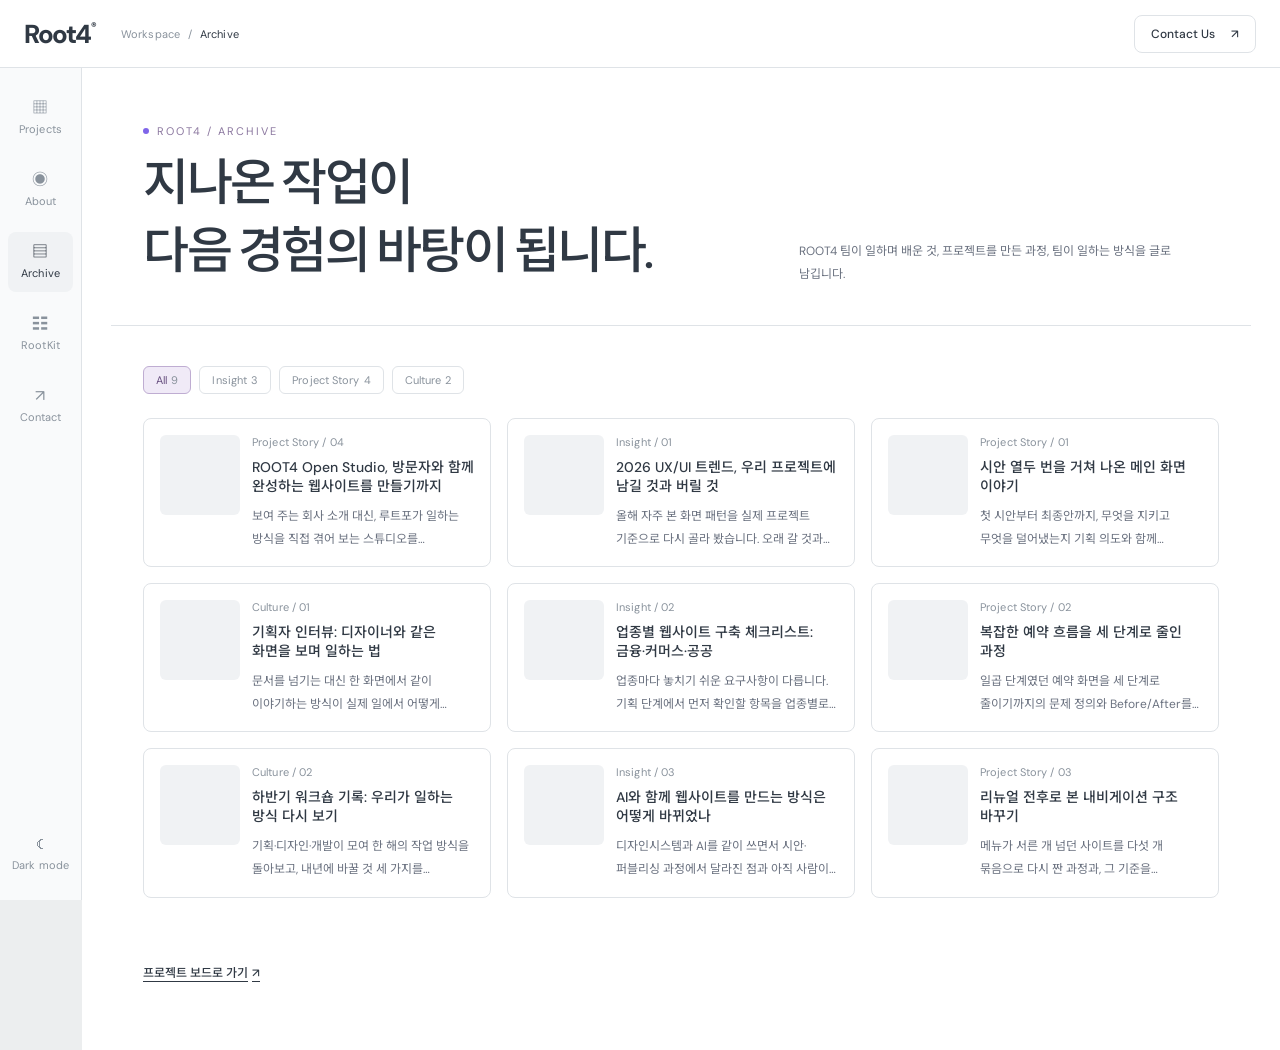
==== commit 4d9eadb7: "archive·projects: 홈페이지 제작기 글 작성, 보드 첫 카드를 이 글로 연결 - Archive 글 project-story-04 "ROOT4 Open Studio, 방" ====
--- a/archive/index.html
+++ b/archive/index.html
@@ -45,6 +45,14 @@
         <!-- Card list. 지금은 예시 글입니다. 실제 글이 생기면 이 목록만 바꿉니다 (브리프 6번)
              id = 카테고리-번호. 글 상세(post/?id=…)와 메인 보드의 Archive 카드가 이 목록을 읽습니다 (2026-11-26 리드 추가) -->
         <ul class="archive-list">
+          <li class="archive-card" data-category="project-story" id="project-story-04">
+            <div class="archive-thumb" aria-hidden="true"></div>
+            <div class="archive-card-body">
+              <p class="archive-card-meta">Project Story / 04</p>
+              <h3 class="archive-card-title"><a class="archive-card-link" href="post/?id=project-story-04">ROOT4 Open Studio, 방문자와 함께 완성하는 웹사이트를 만들기까지</a></h3>
+              <p class="archive-card-desc">보여 주는 회사 소개 대신, 루트포가 일하는 방식을 직접 겪어 보는 스튜디오를 만들었습니다. 웹사이트의 컨셉과 브랜딩, 설계 과정을 소개합니다.</p>
+            </div>
+          </li>
           <li class="archive-card" data-category="insight" id="insight-01">
             <div class="archive-thumb" aria-hidden="true"></div>
             <div class="archive-card-body">
